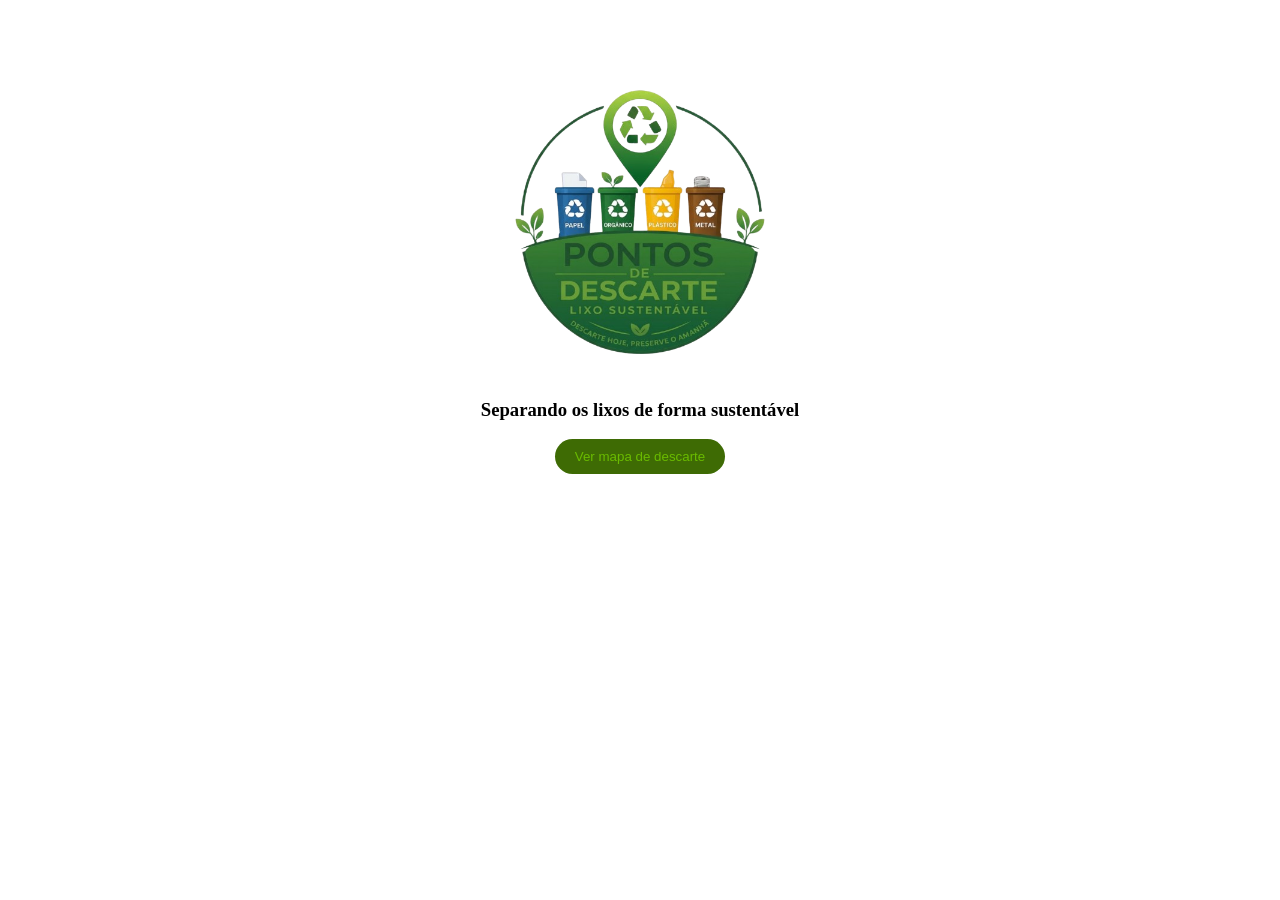
==== index.html @ e40d5df8 "addd-" ====
<html lang="en">
<head>
    <meta charset="UTF-8">
    <meta name="viewport" content="width=device-width, initial-scale=1.0">
    <title>Document</title>
    <link rel="stylesheet" href="style.css">
</head>
<body>

    <header>

        


        
       
    </header>

<br>
<br>
<br>
<br>
    <main>
         <div id="logo">
        <img src="logo-nova-removebg-preview.png" alt="">
</div>
        <div class="centralizar">  
        <h3>Separando os lixos de forma sustentável</h3>
         </div>
         <div id="botao-ver-mapa">
        <a href="mapa.html"> <button>Ver mapa de descarte</button></a>
    </div>
        </main>


    
</body>
</html>
---- style.css ----
.centralizar{
    display: flex;
justify-content: center;
}

nav{
background-color:#6abb01 ;

}

#logo{
display: flex;
justify-content: center;
}

#logo img{
width: auto;
height: 300px;
}

#botao-ver-mapa{
display: flex;
justify-content: center;
color: #6abb01;
}

button {
  color: #6abb01;
  background-color: #3e6b04;
  border-radius: 30px;
  border: none;       /* Opcional: remove a borda padrão do navegador */
  padding: 10px 20px; /* Opcional: dá um espaço interno pro texto não ficar esmagado */
  cursor: pointer;    /* Opcional: mostra a "mãozinha" ao passar o mouse */
  
  /* Faz o efeito de hover ser suave e não instantâneo */
  transition: transform 0.2s ease-in-out;
}

button:hover {
  /* 1.1 significa que ele vai crescer 10% do tamanho original */
  transform: scale(1.1);
}
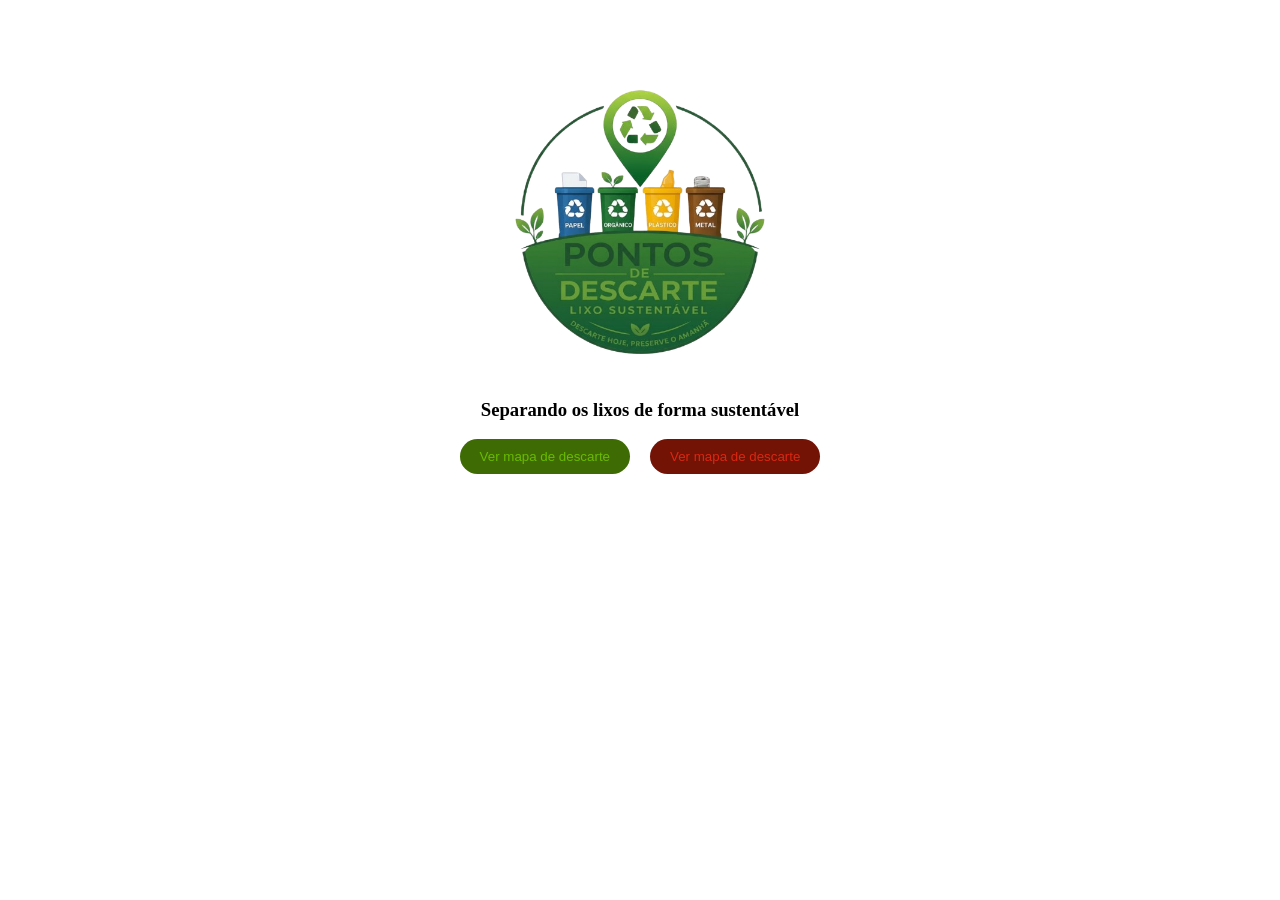
==== commit 7ddca06a: "add-" ====
--- a/index.html
+++ b/index.html
@@ -27,8 +27,16 @@
         <div class="centralizar">  
         <h3>Separando os lixos de forma sustentável</h3>
          </div>
+
+         <div id="alinhar">
          <div id="botao-ver-mapa">
         <a href="mapa.html"> <button>Ver mapa de descarte</button></a>
+    </div>
+
+    <div id="botao-ver-lixos">
+        <a href="mapa.html"> <button id="vermelho">Ver mapa de descarte</button></a>
+    </div>
+
     </div>
         </main>
 
--- a/style.css
+++ b/style.css
@@ -39,4 +39,21 @@
 button:hover {
   /* 1.1 significa que ele vai crescer 10% do tamanho original */
   transform: scale(1.1);
+}
+
+#botao-ver-lixos{
+display: flex;
+justify-content: center;
+color: #a51a08;
+}
+
+#vermelho{
+color: #db2810;
+background-color: #721306;
+}
+
+#alinhar{
+display: flex;
+gap: 20px;
+justify-content: center;
 }
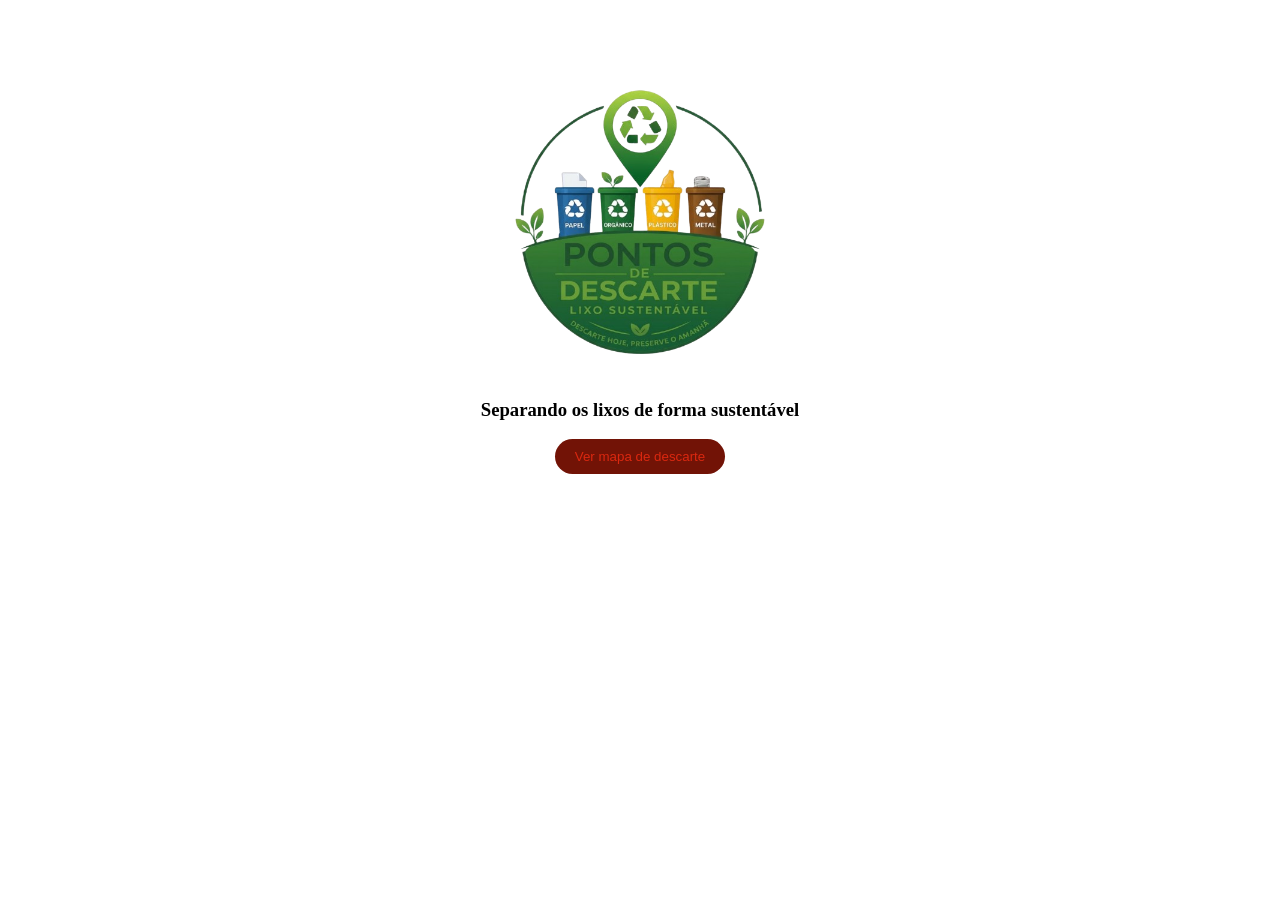
==== commit 6628b33c: "aadd-" ====
--- a/index.html
+++ b/index.html
@@ -29,9 +29,7 @@
          </div>
 
          <div id="alinhar">
-         <div id="botao-ver-mapa">
-        <a href="mapa.html"> <button>Ver mapa de descarte</button></a>
-    </div>
+         
 
     <div id="botao-ver-lixos">
         <a href="mapa.html"> <button id="vermelho">Ver mapa de descarte</button></a>
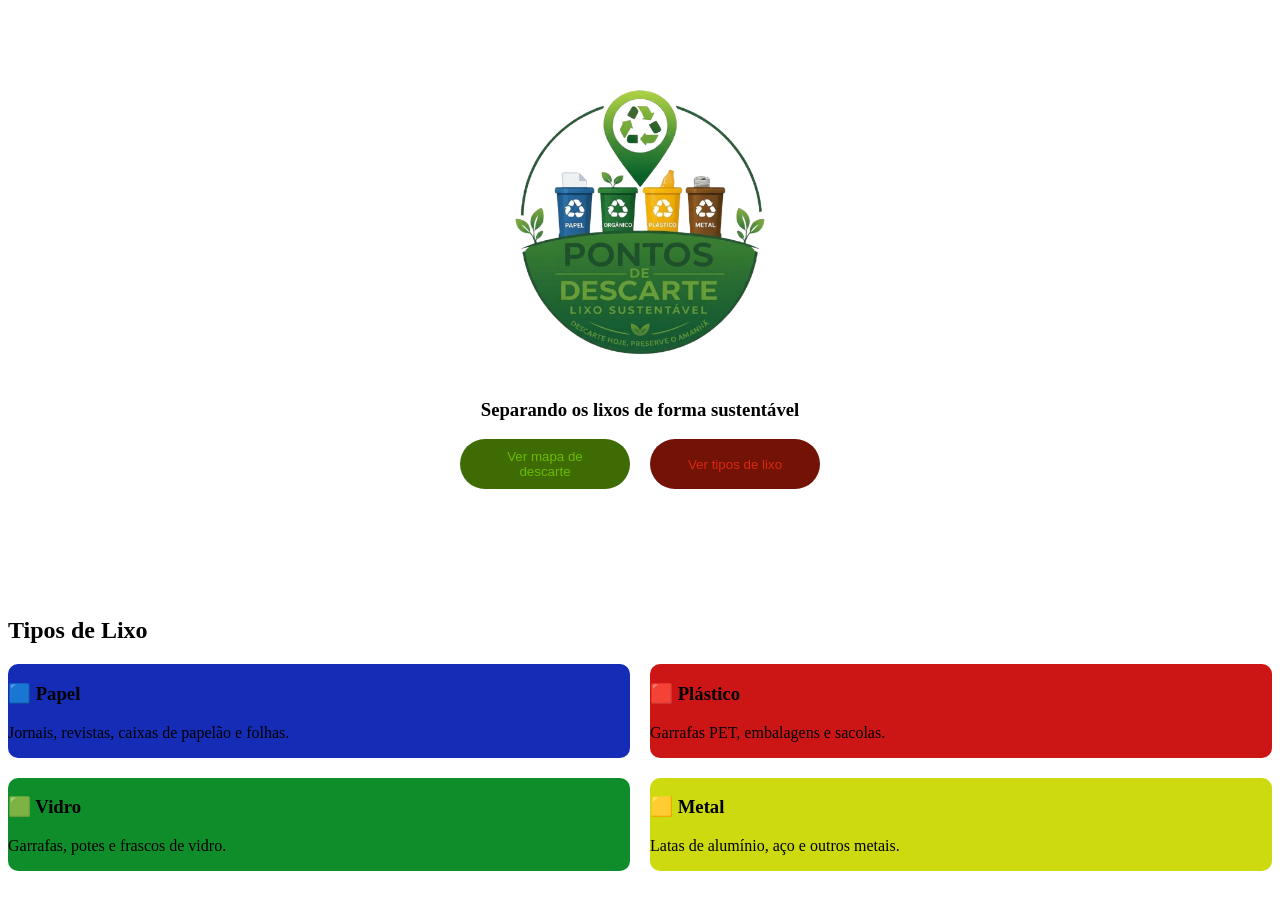
==== commit d0190e08: "addd-" ====
--- a/index.html
+++ b/index.html
@@ -20,25 +20,70 @@
 <br>
 <br>
 <br>
+
+
     <main>
-         <div id="logo">
-        <img src="logo-nova-removebg-preview.png" alt="">
-</div>
-        <div class="centralizar">  
-        <h3>Separando os lixos de forma sustentável</h3>
-         </div>
-
-         <div id="alinhar">
-         
-
-    <div id="botao-ver-lixos">
-        <a href="mapa.html"> <button id="vermelho">Ver mapa de descarte</button></a>
+    <div id="logo">
+        <img src="logo-nova-removebg-preview.png" alt="Logo">
     </div>
 
+    <div class="centralizar">
+        <h3>Separando os lixos de forma sustentável</h3>
     </div>
-        </main>
+
+    <div id="alinhar">
+        <div id="botao-ver-mapa">
+            <a href="mapa.html">
+                <button>Ver mapa de descarte</button>
+            </a>
+        </div>
+
+        <div id="botao-ver-lixos">
+            <a href="#section-lixos">
+                <button id="vermelho">Ver tipos de lixo</button>
+            </a>
+        </div>
+    </div>
+</main>
+
+<br>
+<br>
+<br>
+<br>
+<br>
+<br>
 
 
+
+<section id="section-lixos">
+
+    <h2>Tipos de Lixo</h2>
+
+    <div class="grid-lixos">
+
+        <div class="card-papel">
+            <h3>🟦 Papel</h3>
+            <p>Jornais, revistas, caixas de papelão e folhas.</p>
+        </div>
+
+        <div class="card-plastico">
+            <h3>🟥 Plástico</h3>
+            <p>Garrafas PET, embalagens e sacolas.</p>
+        </div>
+
+        <div class="card-vidro">
+            <h3>🟩 Vidro</h3>
+            <p>Garrafas, potes e frascos de vidro.</p>
+        </div>
+
+        <div class="card-metal">
+            <h3>🟨 Metal</h3>
+            <p>Latas de alumínio, aço e outros metais.</p>
+        </div>
+
+    </div>
+
+</section>
     
 </body>
 </html>
--- a/style.css
+++ b/style.css
@@ -34,6 +34,8 @@
   
   /* Faz o efeito de hover ser suave e não instantâneo */
   transition: transform 0.2s ease-in-out;
+   width: 170px;
+  height: 50px;
 }
 
 button:hover {
@@ -56,4 +58,35 @@
 display: flex;
 gap: 20px;
 justify-content: center;
-}+ box-sizing: border-box;
+}
+
+
+.grid-lixos {
+    display: grid;
+    grid-template-columns: 1fr 1fr;
+    gap: 20px;
+}
+
+
+.card-papel{
+background-color: #142cb6;
+border-radius: 10px;
+}
+
+.card-plastico{
+background-color: #cc1616;
+border-radius: 10px;
+}
+
+.card-vidro{
+
+background-color: #108d2b;
+border-radius: 10px;
+}
+
+.card-metal{
+
+background-color: #ccda0f;
+border-radius: 10px;
+}
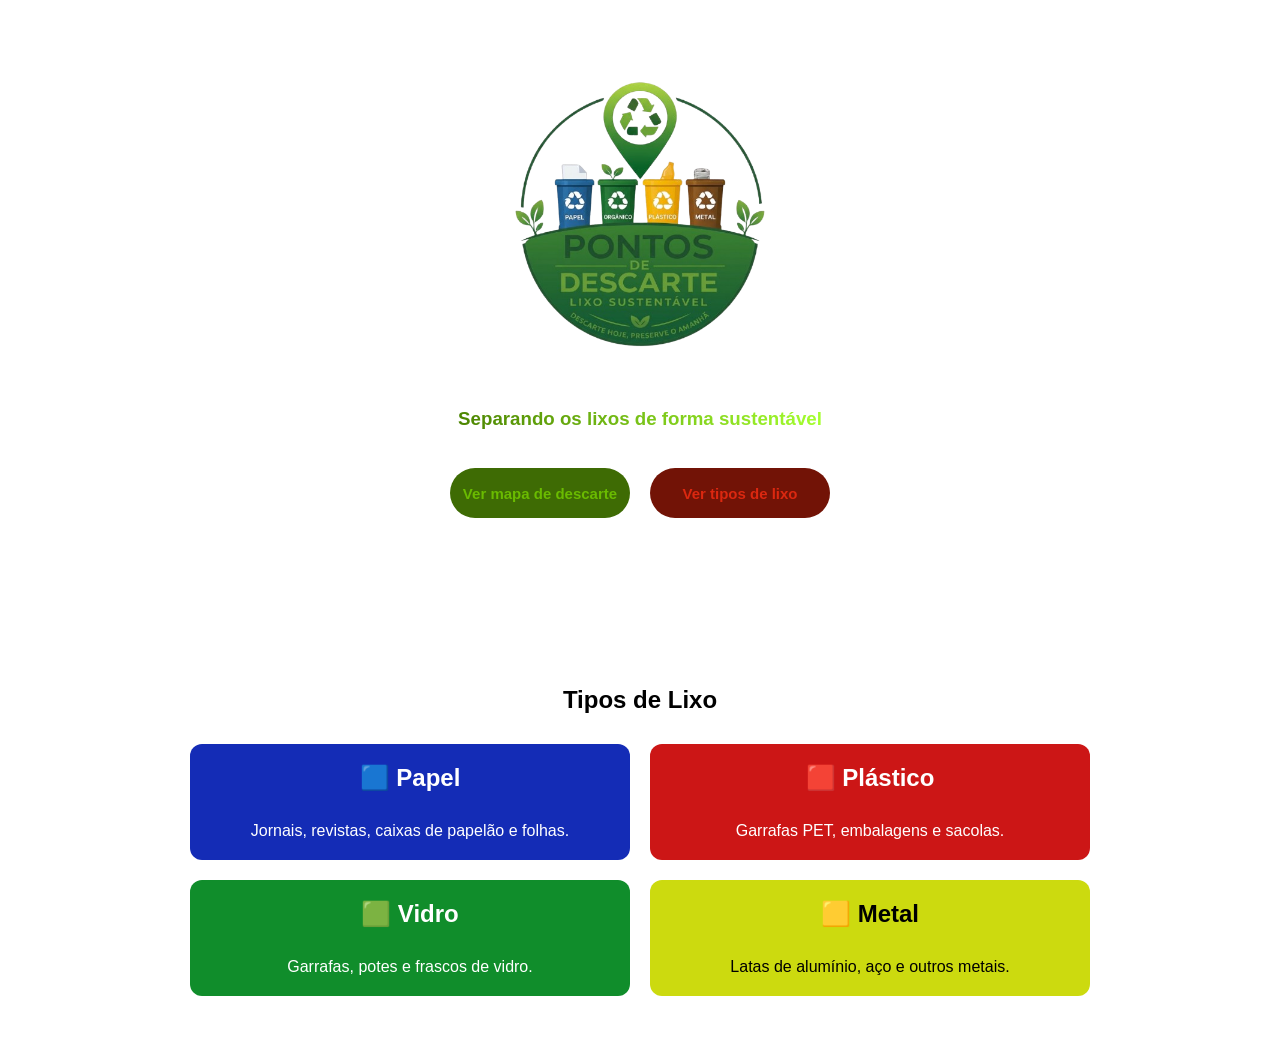
==== commit c86b001d: "add-" ====
--- a/index.html
+++ b/index.html
@@ -27,9 +27,16 @@
         <img src="logo-nova-removebg-preview.png" alt="Logo">
     </div>
 
+     <br>
+      <br> 
     <div class="centralizar">
         <h3>Separando os lixos de forma sustentável</h3>
     </div>
+
+      
+    
+    <br>
+    
 
     <div id="alinhar">
         <div id="botao-ver-mapa">
@@ -62,22 +69,22 @@
     <div class="grid-lixos">
 
         <div class="card-papel">
-            <h3>🟦 Papel</h3>
+            <h2>🟦 Papel</h2>
             <p>Jornais, revistas, caixas de papelão e folhas.</p>
         </div>
 
         <div class="card-plastico">
-            <h3>🟥 Plástico</h3>
+            <h2>🟥 Plástico</h2>
             <p>Garrafas PET, embalagens e sacolas.</p>
         </div>
 
         <div class="card-vidro">
-            <h3>🟩 Vidro</h3>
+            <h2>🟩 Vidro</h2>
             <p>Garrafas, potes e frascos de vidro.</p>
         </div>
 
         <div class="card-metal">
-            <h3>🟨 Metal</h3>
+            <h2>🟨 Metal</h2>
             <p>Latas de alumínio, aço e outros metais.</p>
         </div>
 
--- a/style.css
+++ b/style.css
@@ -1,92 +1,197 @@
+
+html{
+    scroll-behavior: smooth;
+}
+
+
+*{
+    margin: 0;
+    padding: 0;
+    box-sizing: border-box;
+}
+
+/* Corpo da página */
+body{
+    font-family: Arial, Helvetica, sans-serif;
+}
+
+/* Centralização */
 .centralizar{
     display: flex;
-justify-content: center;
+    justify-content: center;
 }
-
-nav{
-background-color:#6abb01 ;
-
-}
-
 #logo{
-display: flex;
-justify-content: center;
+    display: flex;
+    justify-content: center;
 }
 
 #logo img{
-width: auto;
-height: 300px;
-}
+    height: 300px;
+    width: auto;
+    border-radius: 50%;
 
-#botao-ver-mapa{
-display: flex;
-justify-content: center;
-color: #6abb01;
-}
-
-button {
-  color: #6abb01;
-  background-color: #3e6b04;
-  border-radius: 30px;
-  border: none;       /* Opcional: remove a borda padrão do navegador */
-  padding: 10px 20px; /* Opcional: dá um espaço interno pro texto não ficar esmagado */
-  cursor: pointer;    /* Opcional: mostra a "mãozinha" ao passar o mouse */
-  
-  /* Faz o efeito de hover ser suave e não instantâneo */
-  transition: transform 0.2s ease-in-out;
-   width: 170px;
-  height: 50px;
-}
-
-button:hover {
-  /* 1.1 significa que ele vai crescer 10% do tamanho original */
-  transform: scale(1.1);
-}
-
-#botao-ver-lixos{
-display: flex;
-justify-content: center;
-color: #a51a08;
-}
-
-#vermelho{
-color: #db2810;
-background-color: #721306;
-}
-
-#alinhar{
-display: flex;
-gap: 20px;
-justify-content: center;
- box-sizing: border-box;
+    transition: all 0.5s ease;
 }
 
 
-.grid-lixos {
-    display: grid;
-    grid-template-columns: 1fr 1fr;
-    gap: 20px;
+#logo:hover img{
+    transform: scale(1.12);
+
+    filter:
+        drop-shadow(0 0 10px #6abb01)
+        drop-shadow(0 0 20px #6abb01)
+        drop-shadow(0 0 40px #6abb01);
+
+    animation: brilho 1s infinite alternate;
 }
 
 
+@keyframes brilho{
+    from{
+        filter:
+            drop-shadow(0 0 5px #6abb01)
+            drop-shadow(0 0 15px #6abb01);
+    }
+
+    to{
+        filter:
+            drop-shadow(0 0 15px #6abb01)
+            drop-shadow(0 0 35px #6abb01)
+            drop-shadow(0 0 60px #6abb01);
+    }
+}
+
+
+#alinhar{
+    display: flex;
+    justify-content: center;
+    gap: 20px;
+    margin-top: 20px;
+}
+
+/* Botões */
+button{
+    width: 180px;
+    height: 50px;
+
+    border: none;
+    border-radius: 30px;
+
+    color: #6abb01;
+    background-color: #3e6b04;
+
+    cursor: pointer;
+    font-size: 15px;
+    font-weight: bold;
+
+    transition: all 1.3s ease;
+}
+
+button:hover{
+    transform: scale(1.08);
+}
+
+/* Botão vermelho */
+#vermelho{
+    color: #db2810;
+    background-color: #721306;
+}
+
+#vermelho:hover{
+    background-color: #8f1808;
+}
+
+/* Seção dos tipos de lixo */
+#section-lixos{
+    padding: 60px 20px;
+}
+
+#section-lixos h2{
+    text-align: center;
+    margin-bottom: 30px;
+}
+
+/* Grid dos cards */
+.grid-lixos{
+    display: grid;
+    grid-template-columns: repeat(2, 1fr);
+    gap: 20px;
+
+    max-width: 900px;
+    margin: 0 auto;
+}
+
+/* Estilo padrão dos cards */
+.card-papel,
+.card-plastico,
+.card-vidro,
+.card-metal{
+    padding: 20px;
+    border-radius: 12px;
+
+    color: white;
+    text-align: center;
+
+    transition: transform 0.3s ease;
+}
+
+.card-papel:hover,
+.card-plastico:hover,
+.card-vidro:hover,
+.card-metal:hover{
+    transform: translateY(-5px);
+}
+
+/* Cores dos cards */
 .card-papel{
-background-color: #142cb6;
-border-radius: 10px;
+    background-color: #142cb6;
 }
 
 .card-plastico{
-background-color: #cc1616;
-border-radius: 10px;
+    background-color: #cc1616;
 }
 
 .card-vidro{
-
-background-color: #108d2b;
-border-radius: 10px;
+    background-color: #108d2b;
 }
 
 .card-metal{
+    background-color: #ccda0f;
+    color: black;
+}
 
-background-color: #ccda0f;
-border-radius: 10px;
+/* Responsividade */
+@media (max-width: 768px){
+    .grid-lixos{
+        grid-template-columns: 1fr;
+    }
+
+    #alinhar{
+        flex-direction: column;
+        align-items: center;
+    }
 }
+
+
+
+h3{
+    background: linear-gradient(
+        90deg,
+        #4c8501,
+        #a5ff2f,
+        #4c8501
+    );
+
+    background-size: 200% auto;
+
+    -webkit-background-clip: text;
+    -webkit-text-fill-color: transparent;
+
+    animation: gradiente 3s linear infinite;
+}
+
+@keyframes gradiente{
+    to{
+        background-position: 200% center;
+    }
+}
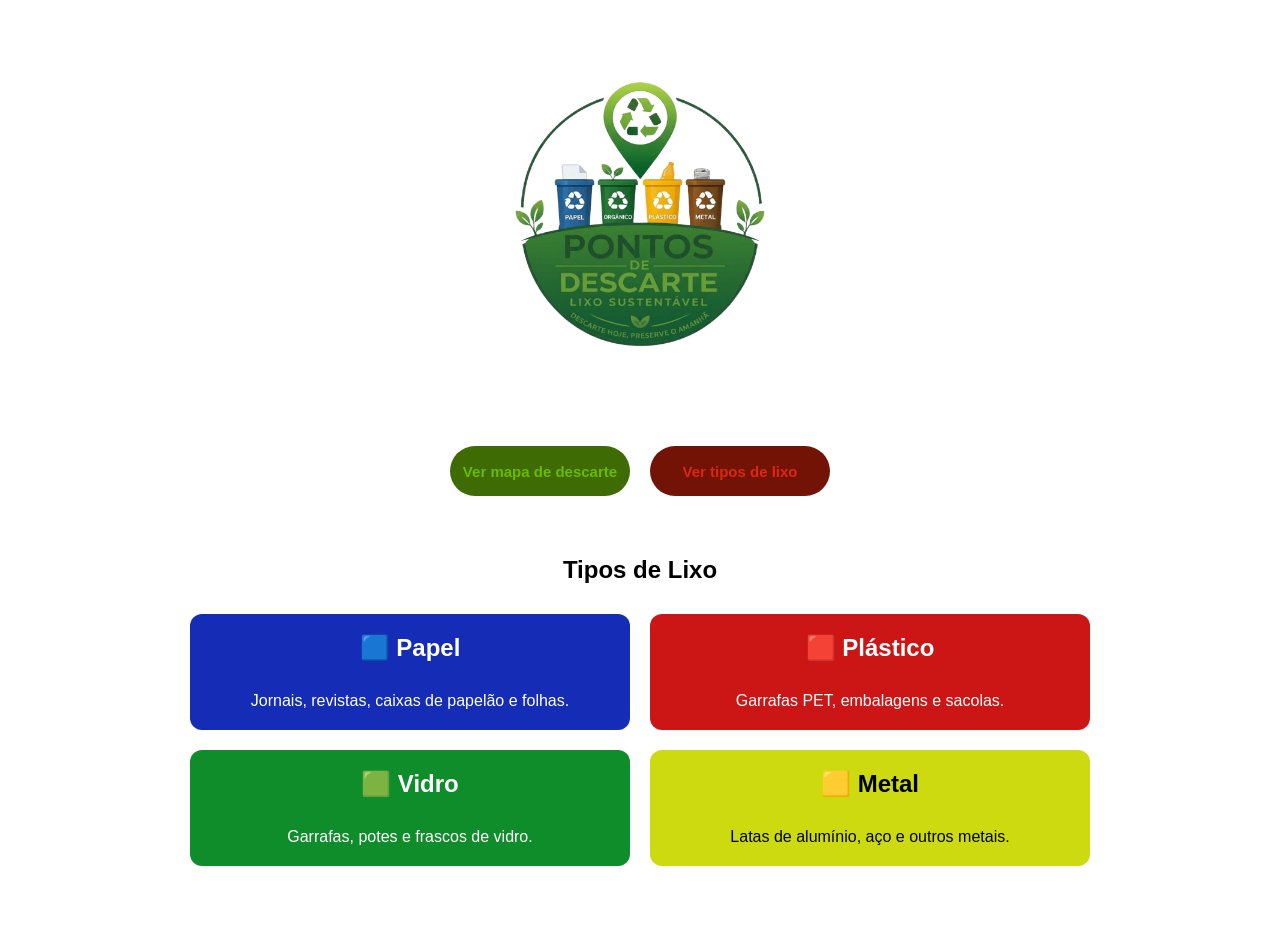
==== commit 3c49f783: "add-" ====
--- a/index.html
+++ b/index.html
@@ -23,16 +23,13 @@
 
 
     <main>
-    <div id="logo">
+    <div class="logo">
         <img src="logo-nova-removebg-preview.png" alt="Logo">
     </div>
 
      <br>
       <br> 
-    <div class="centralizar">
-        <h3>Separando os lixos de forma sustentável</h3>
-    </div>
-
+    
       
     
     <br>
@@ -53,12 +50,6 @@
     </div>
 </main>
 
-<br>
-<br>
-<br>
-<br>
-<br>
-<br>
 
 
 
--- a/style.css
+++ b/style.css
@@ -20,12 +20,12 @@
     display: flex;
     justify-content: center;
 }
-#logo{
+.logo{
     display: flex;
     justify-content: center;
 }
 
-#logo img{
+.logo img{
     height: 300px;
     width: auto;
     border-radius: 50%;
@@ -34,7 +34,7 @@
 }
 
 
-#logo:hover img{
+.logo:hover img{
     transform: scale(1.12);
 
     filter:
@@ -173,6 +173,27 @@
 }
 
 
+/* Responsividade */
+@media (min-width: 200px)and (max-width: 500px){
+  
+        .logo{
+          margin-top: -25px;
+         
+        }
+        body{
+          font-size: 14px;
+          height: 1500px;
+        }
+
+        .logo img{
+         height: 300px;
+         width: auto;
+        }
+
+        
+    
+}
+
 
 h3{
     background: linear-gradient(
